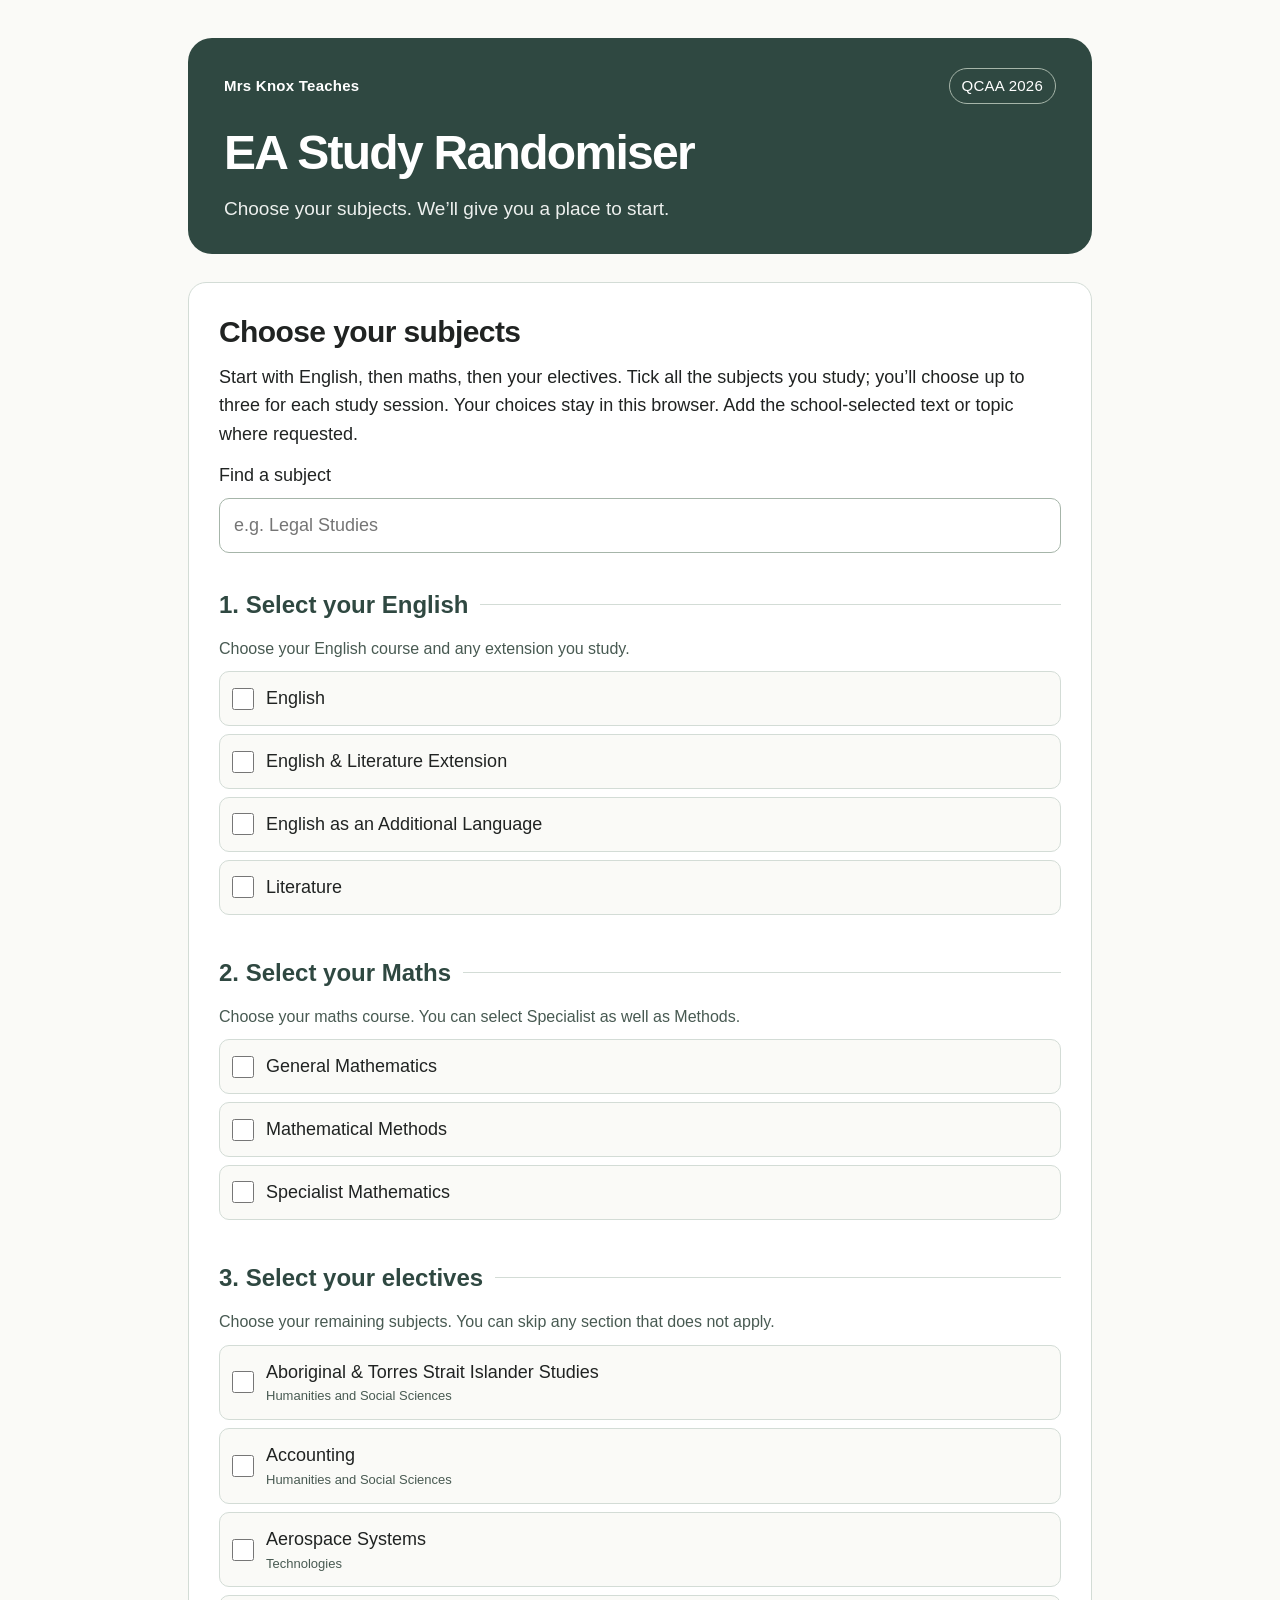
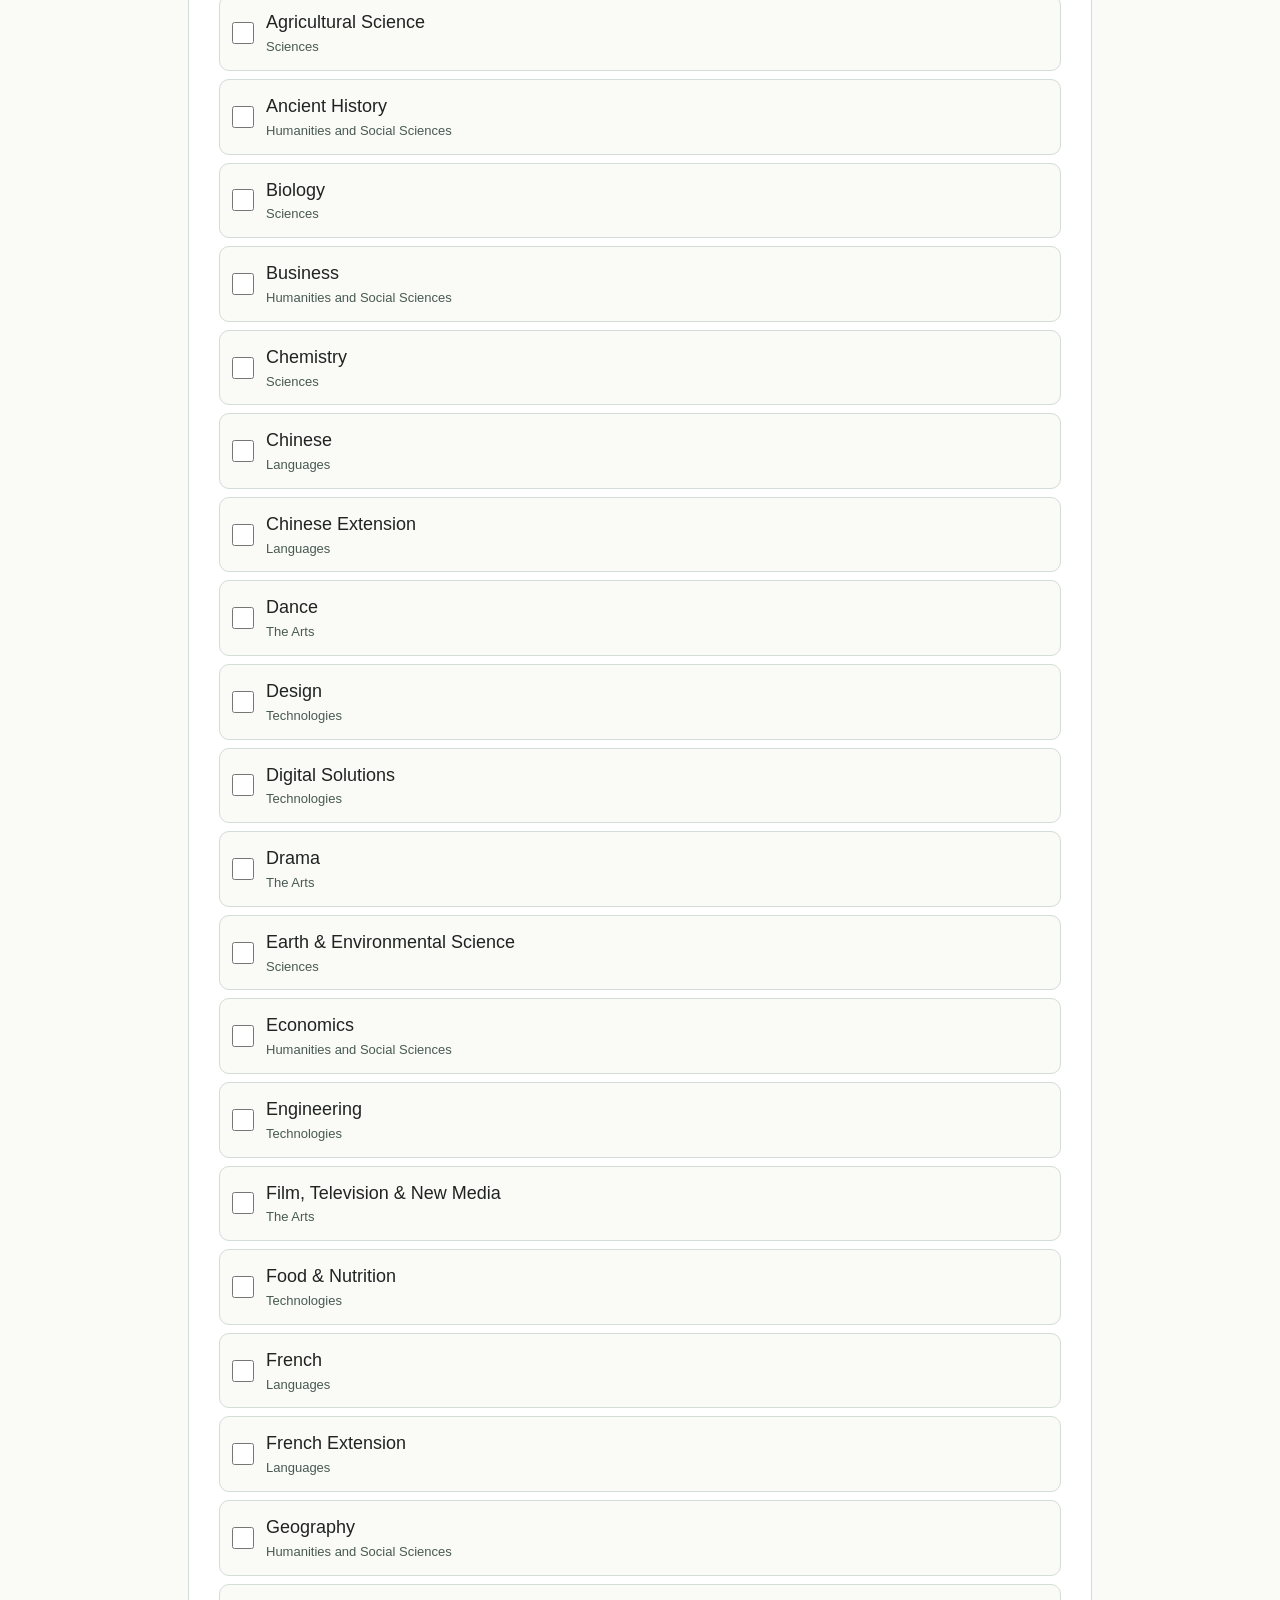
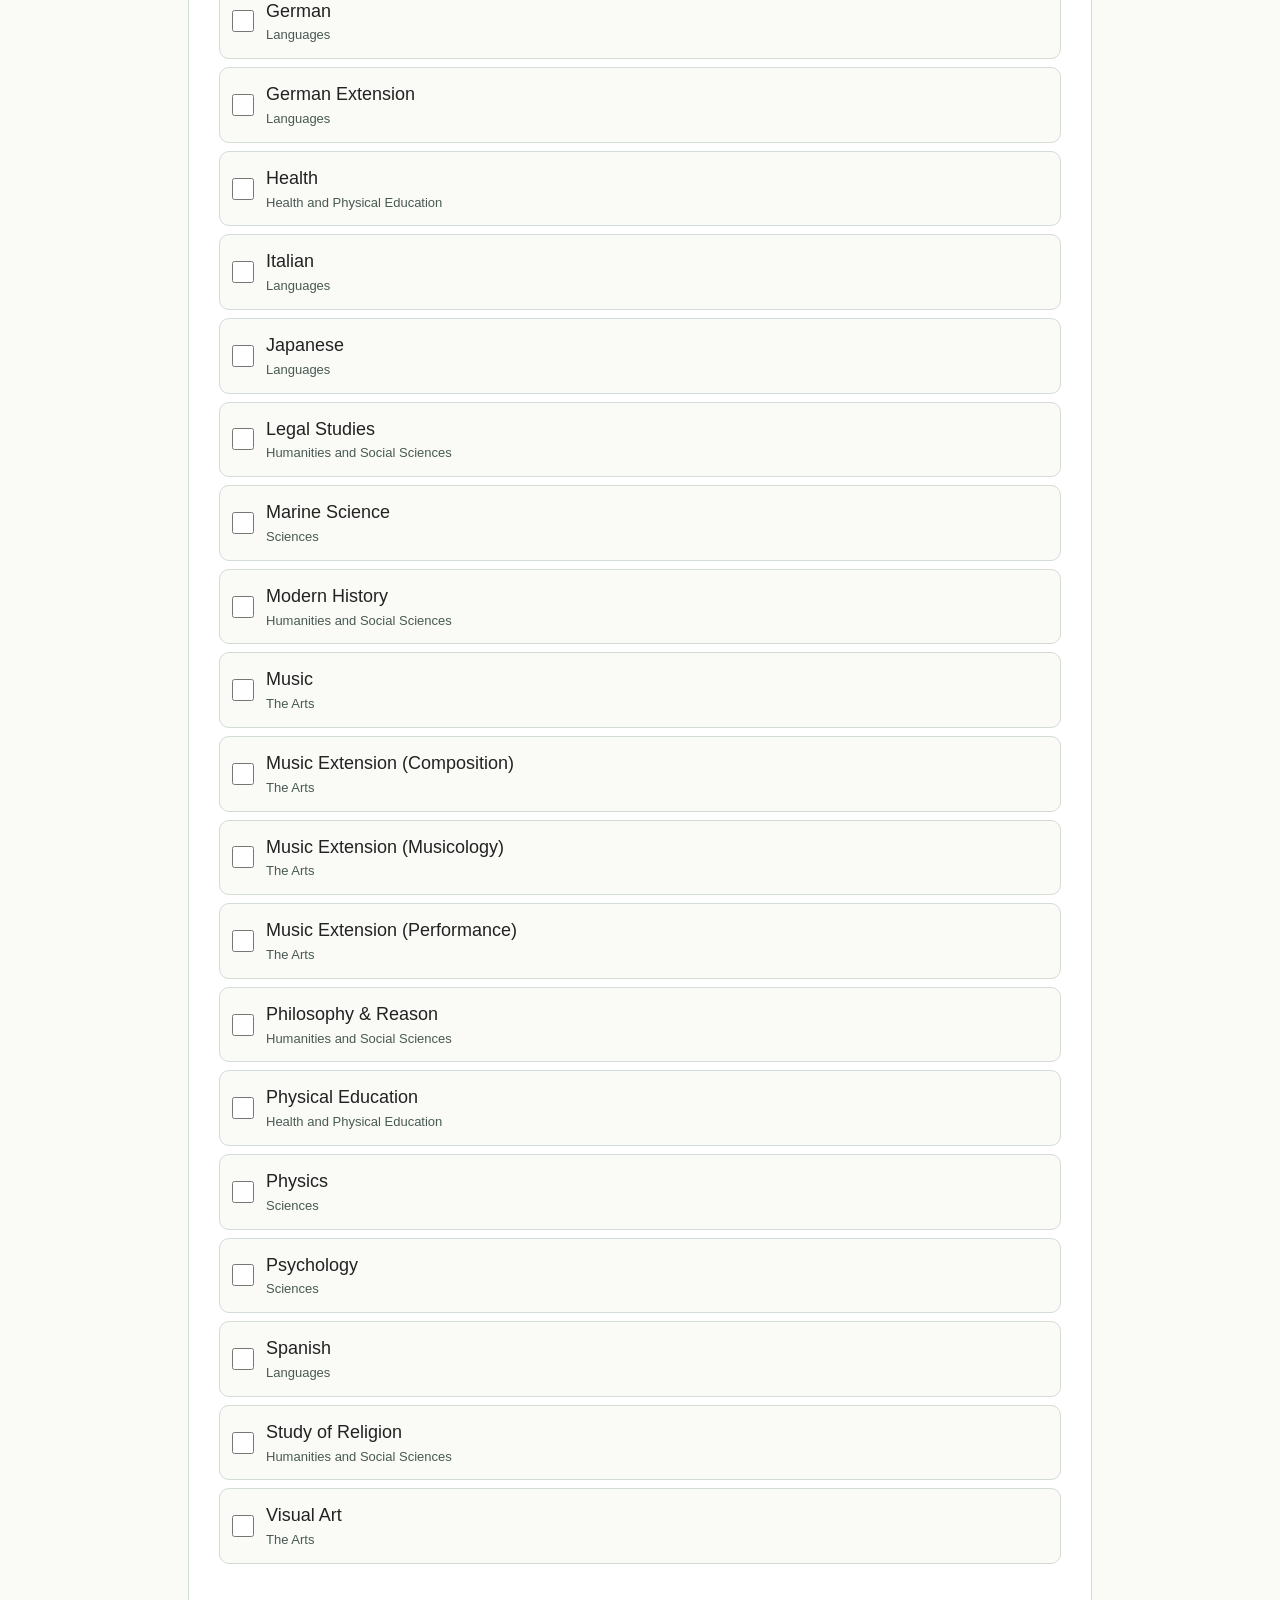
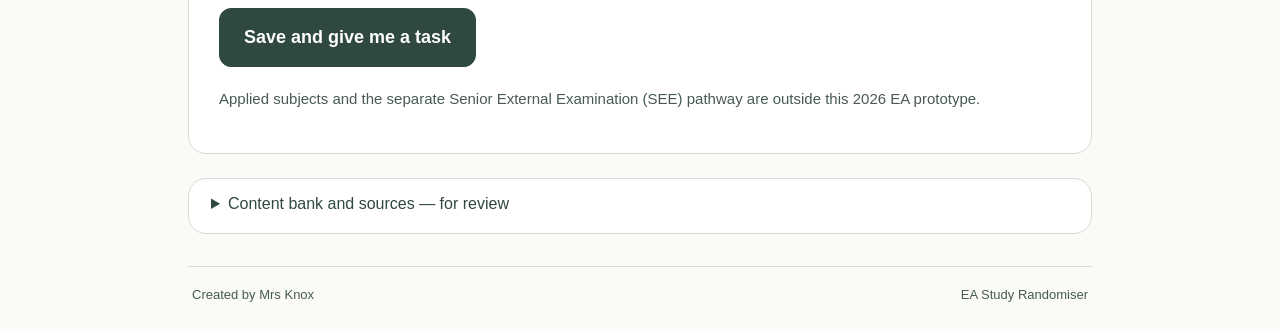
==== index.html @ 09980195 "Add files via upload" ====
<!doctype html>
<html lang="en-AU">
<head>
<meta charset="utf-8"><meta name="viewport" content="width=device-width,initial-scale=1">
<title>EA Study Randomiser · Mrs Knox Teaches</title>
<meta name="description" content="Choose your QCAA subjects once. Get a specific external exam study task with instructions and a checking step.">
<link rel="icon" type="image/svg+xml" href="data:image/svg+xml,%3Csvg xmlns='http://www.w3.org/2000/svg' viewBox='0 0 32 32'%3E%3Crect width='32' height='32' fill='%232F4841'/%3E%3Ctext x='5' y='23' fill='white' font-size='20' font-family='Arial'%3EEA%3C/text%3E%3C/svg%3E">
<link rel="stylesheet" href="style.css">
</head>
<body>
<main>
<header class="page-header"><div class="brand-line"><span>Mrs Knox Teaches</span><span class="cohort">QCAA 2026</span></div><h1>EA Study Randomiser</h1><p>Choose your subjects. We’ll give you a place to start.</p></header>
<p id="storage-note" class="notice" hidden>Your browser cannot save this setup. It will work for this visit; keep the page open.</p>
<section id="setup" aria-labelledby="setup-title" hidden>
<h2 id="setup-title">Choose your subjects</h2>
<p>Start with English, then maths, then your electives. Tick all the subjects you study; you’ll choose up to three for each study session. Your choices stay in this browser. Add the school-selected text or topic where requested.</p>
<label for="subject-search">Find a subject</label><input id="subject-search" type="search" placeholder="e.g. Legal Studies" autocomplete="off">
<form id="setup-form"><div id="subject-list"></div><p id="setup-error" role="alert"></p><div class="actions"><button class="primary" type="submit">Save and give me a task</button><button id="cancel-setup" type="button" hidden>Cancel</button></div></form>
<p class="small">Applied subjects and the separate Senior External Examination (SEE) pathway are outside this 2026 EA prototype.</p>
</section>
<section id="study" hidden>
<p id="selected-summary" class="small"></p>
<fieldset id="session-picker"><legend>What are you studying?</legend><p>Choose 1–3 subjects for this study session. Tasks and practice exams will use only these subjects.</p><div id="session-subjects"></div><p id="session-status" role="status"></p></fieldset>
<div id="ready"><p class="ready-note">Your next task is ready to pick.</p><button id="generate" class="primary">Give me a study task</button><p id="completion" role="status"></p></div>
<article id="task" hidden aria-labelledby="task-title">
<div class="task-heading"><p class="eyebrow">Your study task</p><p id="task-subject"></p><p id="task-meta"></p><h2 id="task-title"></h2><p id="task-method"></p></div>
<p class="materials"><strong>Have ready</strong><span id="task-materials"></span></p>
<section class="task-work" aria-labelledby="do-heading"><h3 id="do-heading"><span class="section-number" aria-hidden="true">01</span> Do this</h3><ol id="task-steps"></ol><p id="practice-text" hidden></p></section>
<section class="task-check-panel" aria-labelledby="check-heading"><h3 id="check-heading"><span class="section-number" aria-hidden="true">02</span> Check your work</h3><p id="task-check"></p><p id="task-finish"></p></section>
<details id="help"><summary>I'm stuck</summary><p id="task-help"></p><p>If the resource is unavailable, use the first relevant page in your notes: read for one minute, close it, and recall the key points. Mark any uncertainty to ask your teacher.</p></details>
<section class="task-resources" aria-labelledby="resources-title"><h3 id="resources-title">Helpful websites</h3><ul id="resource-links"></ul><p class="small">Look up the concept named in your task. Supplementary websites may use a different syllabus; use your class notes and QCAA materials to check exam requirements. Links open in a new tab and need internet access.</p></section>
<div class="actions"><button id="done" class="primary">Done — I've checked it</button><button id="timer-toggle">Start timer</button><output id="timer" aria-label="Time remaining"></output></div>
<details class="extras"><summary>Other options</summary><div class="actions"><button id="shorten">Make this 5 minutes</button><button id="skip">Give me another task</button><button id="print">Print this task</button></div><p><a id="task-source" target="_blank" rel="noopener">QCAA syllabus: exam coverage</a></p></details>
</article>
<details class="extras"><summary>Settings and practice exams</summary><div class="actions"><button id="edit-setup">Change my subjects</button><button id="practice-exam">Give me a practice exam session</button></div><p class="small">Normal tasks take about 20 minutes. A practice exam session uses the full working time for one paper.</p><div id="exam" hidden></div><details><summary>Clear my progress</summary><p>This clears task history and completed counts in this browser. Your subjects stay selected.</p><button id="reset-progress">Clear progress</button><p id="reset-status" role="status"></p></details></details>
</section>
<details id="review"><summary>Content bank and sources — for review</summary>
<p id="bank-count"></p><p>Original study challenges, matched to verified 2026 EA boundaries. Topic coverage is a revision scaffold, not every syllabus dot point. Most tasks use the student's own course materials for checking.</p>
<label for="review-subject">Inspect a subject</label><select id="review-subject"></select><div id="review-content"></div>
<p id="attribution" class="small"></p><p><a id="timetable" target="_blank" rel="noopener">Official 2026 EA text/topic options and timetable</a></p>
</details>
<footer><span>Created by Mrs Knox</span><span>EA Study Randomiser</span></footer>
</main>
<script src="bank.js"></script><script src="engine.js"></script><script src="app.js"></script>
</body></html>
---- style.css ----
:root{--green:#2f4841;--dark:#233631;--sage:#a6b5a9;--pale:#edf0ee;--paper:#fafaf7;--ink:#202322;--muted:#485a52;--line:#d3dcd6;--radius:18px}
*{box-sizing:border-box}
body{margin:0;color:var(--ink);background:var(--paper);background-image:radial-gradient(#d8dfd9 .7px,transparent .7px);background-size:20px 20px;font:18px/1.6 "Work Sans",Arial,sans-serif}
main{max-width:960px;margin:auto;padding:38px 28px 24px}
h1,h2,h3,p{overflow-wrap:break-word}h1{font-family:"Roboto Slab",Arial,sans-serif;font-size:clamp(32px,5vw,48px);letter-spacing:-1.7px;line-height:1.12;margin:22px 0 14px}h2{font-size:30px;line-height:1.25;letter-spacing:-.6px;margin:12px 0}h3{font-size:21px;line-height:1.35;margin:0 0 16px;display:flex;align-items:center;gap:10px}p{margin:12px 0}
.page-header{background:var(--green);color:white;border-radius:24px;padding:30px 36px;margin-bottom:28px;position:relative;overflow:hidden}
.page-header>p{max-width:610px;color:#edf0ee;font-size:19px;margin-bottom:0}.brand-line{display:flex;align-items:center;justify-content:space-between;gap:16px;font-size:15px;font-weight:bold;letter-spacing:.25px}.cohort{border:1px solid #a6b5a9;border-radius:100px;padding:5px 12px;white-space:nowrap;font-weight:normal}
.small,footer{font-size:15px;color:var(--muted)}.eyebrow{text-transform:uppercase;font-size:13px;letter-spacing:1.6px;font-weight:bold;color:var(--muted);margin:0 0 14px}
button,input,select{font:inherit}button{min-height:48px;padding:12px 18px;border:1px solid #a6b5a9;border-radius:12px;background:white;color:var(--green);font-size:16px;font-weight:bold;cursor:pointer;line-height:1.4;transition:background .15s,border-color .15s,box-shadow .15s}button:hover:not(:disabled){background:var(--pale);border-color:var(--green)}button.primary{background:var(--green);color:white;border-color:var(--green);padding:16px 24px;font-size:18px}button.primary:hover:not(:disabled){background:var(--dark);box-shadow:0 4px 12px #23363120}button:disabled{cursor:default;background:#edf0ee;color:#637069;border-color:#d3dcd6}button.primary:disabled{color:#637069;background:#e0e5e1}
button:focus-visible,a:focus-visible,summary:focus-visible,input:focus-visible,select:focus-visible{outline:3px solid var(--green);outline-offset:4px}.page-header a:focus-visible{outline-color:white}
input[type=search],input[type=text],select{width:100%;padding:12px 14px;border:1px solid #a6b5a9;border-radius:10px;background:white;color:var(--ink);margin:8px 0 18px;min-height:48px}input[type=checkbox]{accent-color:var(--green);width:22px;height:22px;margin:0 12px 0 0;flex-shrink:0;cursor:pointer}label{display:block}
#setup{background:white;border:1px solid var(--line);padding:30px;border-radius:var(--radius)}#setup h2{margin-top:0}#subject-list fieldset{border:0;border-top:1px solid var(--line);padding:16px 0;margin:18px 0}#subject-list legend{font-size:16px;font-weight:bold;color:var(--green);padding:0 12px 0 0}.subject-label{display:flex;align-items:center;padding:10px 0;min-height:48px;cursor:pointer}.subject-options{margin:0 0 10px 34px}.subject-options label{font-size:16px;color:var(--muted)}#setup-error{font-weight:bold;color:#8b3028}
#selected-summary{margin:0 4px 20px}#session-picker{min-width:0;border:1px solid var(--line);background:white;border-radius:var(--radius);padding:10px 24px 20px;margin:0 0 24px}#session-picker legend{font-weight:bold;font-size:22px;color:var(--green);padding:0 10px;letter-spacing:-.3px}#session-picker>p:first-of-type{font-size:16px;color:var(--muted);margin:4px 0 16px}#session-subjects{display:grid;grid-template-columns:repeat(auto-fit,minmax(min(100%,200px),1fr));gap:10px}.session-choice{padding:12px 14px;border:1px solid var(--line);border-radius:12px;font-size:16px;font-weight:bold;line-height:1.35;background:var(--paper);transition:background .15s,border-color .15s}.session-choice:has(input:checked){background:#e0e5e1;border-color:var(--green);color:var(--dark);box-shadow:inset 0 0 0 1px var(--green)}.session-choice:has(input:disabled){color:#637069;cursor:default;background:#f5f6f4}.session-choice:focus-within{outline:3px solid var(--green);outline-offset:3px}.session-choice input:focus-visible{outline:none}#session-status{font-size:14px;color:var(--muted);margin:16px 0 0}
#ready{text-align:center;background:white;border:1px dashed var(--sage);border-radius:var(--radius);padding:30px;margin-bottom:24px}.ready-note{margin:0 0 16px;color:var(--muted);font-size:17px}#generate{width:100%;min-height:62px;max-width:480px}#completion:empty{display:none}#completion{font-size:15px;color:var(--muted);margin:18px 0 0}
article{border:1px solid var(--line);border-top:5px solid var(--green);border-radius:var(--radius);background:white;padding:30px;margin:24px 0;box-shadow:0 8px 24px #23363108;animation:arrive .18s ease-out}.task-heading{border-bottom:1px solid var(--line);padding-bottom:22px;margin-bottom:22px}#task-meta{display:inline-block;background:var(--pale);color:var(--green);border-radius:100px;padding:5px 12px;font-size:14px;font-weight:bold;margin:0 0 12px}#task-title{font-size:clamp(26px,4vw,36px);line-height:1.18;margin:0 0 14px;color:var(--dark);letter-spacing:-.8px}#task-method{font-size:19px;color:var(--muted);margin:0}.materials{font-size:16px;color:var(--muted);padding:0 0 18px;margin:0}.materials strong{display:block;color:var(--ink);font-size:14px;margin-bottom:4px}.materials span{display:block}
.task-work{padding:6px 0 20px}.section-number{font-size:13px;font-weight:bold;border:1px solid var(--sage);border-radius:8px;display:inline-flex;align-items:center;justify-content:center;width:32px;height:32px;flex-shrink:0;color:var(--green)}ol{padding-left:26px;margin:0}li{margin:0 0 16px;padding-left:5px}li::marker{font-weight:bold;color:var(--green)}li:last-child{margin-bottom:0}.task-check-panel{border-radius:12px;background:var(--pale);padding:22px;margin:0 0 20px}.task-check-panel p{margin:12px 0}.task-check-panel p:last-child{margin-bottom:0}#task-finish{font-size:16px;color:var(--muted)}#practice-text{background:var(--paper);border-left:3px solid var(--green);padding:18px;font-size:17px;margin-top:20px}
.actions{display:flex;flex-wrap:wrap;gap:12px;align-items:center;margin:20px 0}#task>.actions{padding-top:4px}#done{flex:1 1 240px}#timer{font-variant-numeric:tabular-nums;color:var(--green);font-size:18px;font-weight:bold}#timer:empty{display:none}
details{margin:18px 0}summary{cursor:pointer;min-height:48px;padding:12px 0;font-size:16px;font-weight:bold;color:var(--green)}#help{border:1px solid var(--line);border-radius:12px;padding:0 16px}#help p{font-size:16px}#help p:last-child{margin-bottom:20px}.extras{border-top:1px solid var(--line);padding-top:4px}.extras .actions{margin:12px 0}#study>.extras{background:white;border:1px solid var(--line);border-radius:var(--radius);padding:0 22px 4px}#study>.extras>p{font-size:15px}a{color:var(--green);text-decoration:underline;text-underline-offset:3px;overflow-wrap:anywhere}a:hover{color:var(--dark)}
#review{background:white;border:1px solid var(--line);border-radius:var(--radius);padding:0 22px 4px;margin-top:24px}#review[open]{padding-bottom:22px}#review>summary{font-weight:normal}#bank-count{font-size:15px;font-weight:bold;background:var(--pale);border-radius:8px;padding:12px}#review>p,#review-content>p{font-size:16px}.review-topic{padding:18px 0;border-bottom:1px solid var(--line)}.review-topic p{margin:8px 0}.sample-button{font-size:15px;margin-top:8px}#exam{padding:16px 0;border-top:1px solid var(--line)}.notice{border:1px solid var(--sage);background:white;padding:16px;border-radius:12px;font-size:16px}
footer{display:flex;justify-content:space-between;gap:20px;margin-top:32px;padding:18px 4px 0;border-top:1px solid var(--line);font-size:13px}[hidden]{display:none!important}
@keyframes arrive{from{opacity:.5;transform:translateY(4px)}to{opacity:1;transform:translateY(0)}}
@media(prefers-reduced-motion:reduce){*{animation:none!important;transition:none!important}}
@media(max-width:600px){main{padding:16px 14px}.page-header{padding:24px 22px;border-radius:18px;margin-bottom:24px}h1{letter-spacing:-1px}.page-header>p{font-size:17px}.brand-line{font-size:13px;gap:8px}.cohort{padding:4px 9px}#setup,article{padding:22px}#session-picker{padding:10px 16px 18px}#session-picker legend{font-size:20px}#ready{padding:24px 18px}.task-check-panel{padding:18px}#review,#study>.extras{padding-left:18px;padding-right:18px}.actions button.primary{width:100%}#timer-toggle{flex:1}.subject-options{margin-left:0}footer{font-size:12px;gap:10px}}
@media print{body{background:white;color:black;font:12pt/1.45 Arial,sans-serif}header,#setup,#ready,#selected-summary,#session-picker,#review,.extras,.actions,details,#completion,#storage-note,.eyebrow{display:none!important}main{max-width:none;padding:0}article{border:0;padding:0;margin:0;box-shadow:none;animation:none}.task-heading{border:0;padding:0;margin-bottom:18px}#task-meta{padding:0;background:none;border-radius:0;color:black}#task-title{font-size:20pt;color:black}#task-method{font-size:13pt;color:black}.task-check-panel{background:none;border:1px solid #aaa;border-radius:0;padding:14px}.task-work{padding-bottom:18px}.section-number{display:none}footer{font-size:9pt;color:black}h3{font-size:14pt}li,.task-check-panel{break-inside:avoid}a{color:black}.materials{color:black;font-size:11pt}#task-finish{color:black;font-size:11pt}}

/* Clear subject selection and task identity */
#subject-list legend{font-size:24px;line-height:1.3;padding-right:12px}
.selection-hint{font-size:16px;color:var(--muted);margin:0 0 10px}
#subject-list .subject-label{border:1px solid var(--line);border-radius:10px;padding:12px;margin:8px 0;background:var(--paper)}
#subject-list .subject-label:has(input:checked){background:var(--pale);border-color:var(--green);font-weight:bold}
.subject-area{display:block;font-size:13px;font-weight:normal;color:var(--muted)}
#session-subjects{display:block}.session-group{display:grid;grid-template-columns:repeat(auto-fit,minmax(min(100%,200px),1fr));gap:10px;margin-top:16px}.session-group h3{grid-column:1/-1;font-size:18px;margin:0}
#task-subject{font-size:clamp(25px,4vw,34px);font-weight:bold;line-height:1.25;color:var(--green);margin:0 0 12px;border-left:5px solid var(--sage);padding-left:14px}
#task-meta{border-radius:6px;font-size:16px}
.task-resources{border-top:1px solid var(--line);padding-top:22px;margin-top:22px}
#resource-links{list-style:none;padding:0;margin:0}#resource-links li{margin:14px 0;padding:0}#resource-links a{font-weight:bold}#resource-links span{display:block;font-size:16px;color:var(--muted)}
@media print{.task-resources{display:none}#task-subject{font-size:18pt;color:black;border:0;padding:0}}
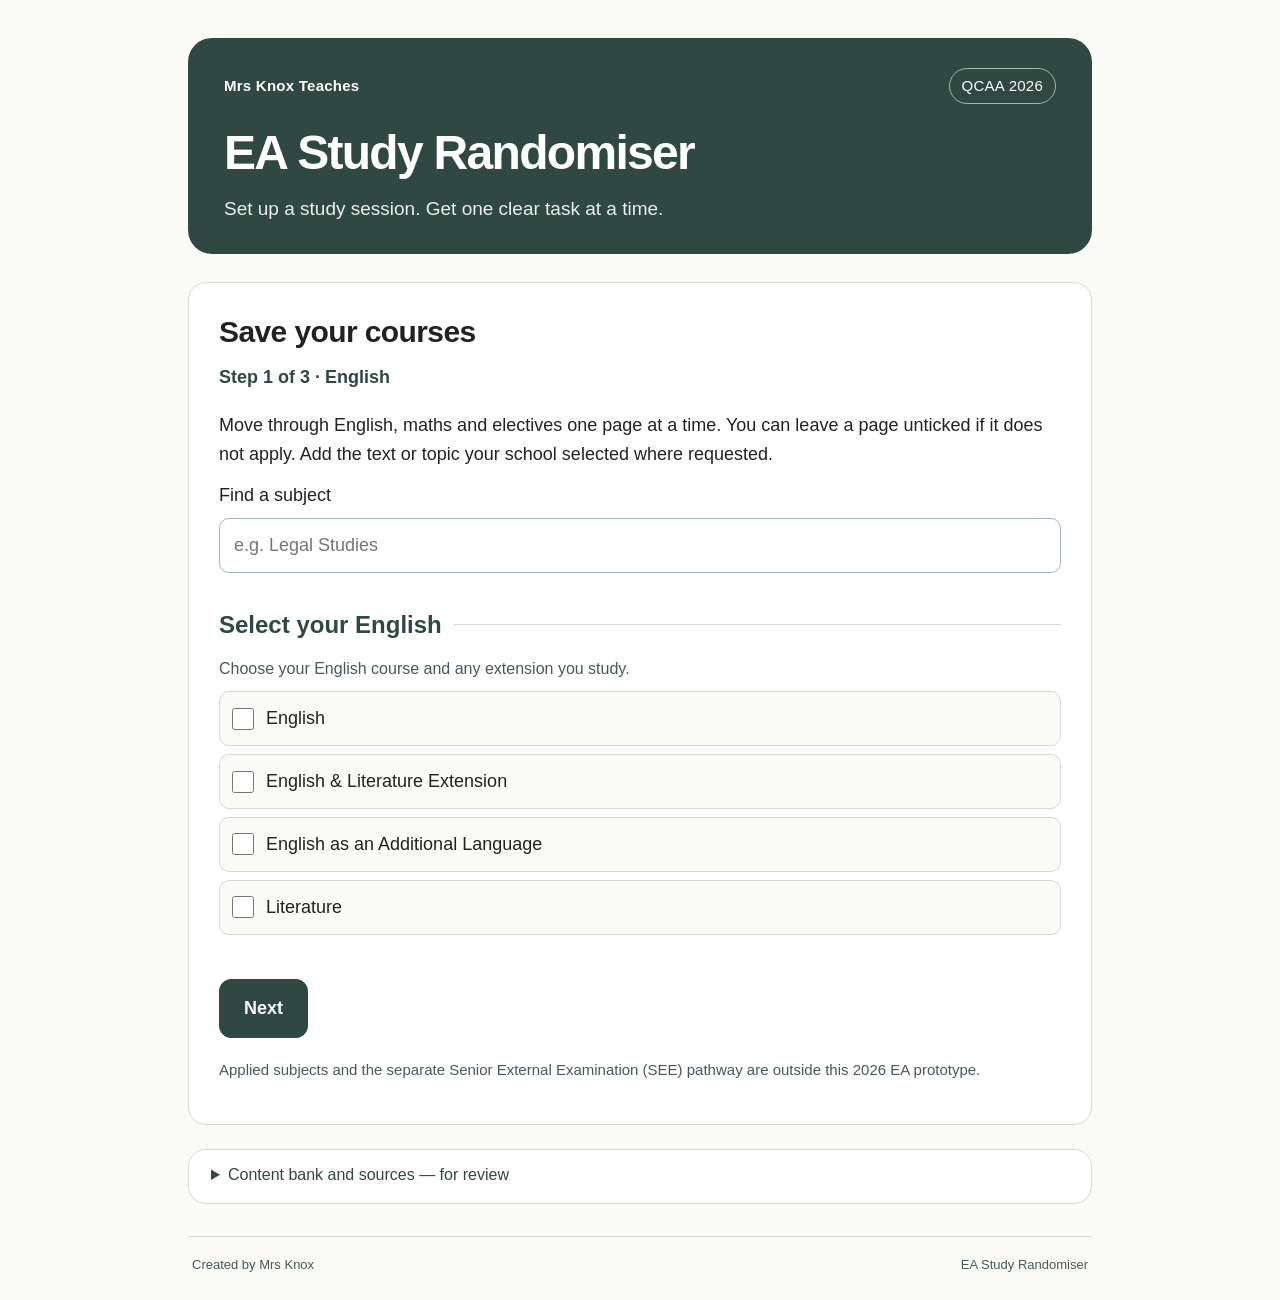
==== commit 4e305296: "Add paged subject setup and timed study sessions with difficulty modes" ====
--- a/index.html
+++ b/index.html
@@ -5,34 +5,39 @@
 <title>EA Study Randomiser · Mrs Knox Teaches</title>
 <meta name="description" content="Choose your QCAA subjects once. Get a specific external exam study task with instructions and a checking step.">
 <link rel="icon" type="image/svg+xml" href="data:image/svg+xml,%3Csvg xmlns='http://www.w3.org/2000/svg' viewBox='0 0 32 32'%3E%3Crect width='32' height='32' fill='%232F4841'/%3E%3Ctext x='5' y='23' fill='white' font-size='20' font-family='Arial'%3EEA%3C/text%3E%3C/svg%3E">
-<link rel="stylesheet" href="style.css">
+<link rel="stylesheet" href="style.css?v=20261008-sessions">
 </head>
 <body>
 <main>
-<header class="page-header"><div class="brand-line"><span>Mrs Knox Teaches</span><span class="cohort">QCAA 2026</span></div><h1>EA Study Randomiser</h1><p>Choose your subjects. We’ll give you a place to start.</p></header>
+<header class="page-header"><div class="brand-line"><span>Mrs Knox Teaches</span><span class="cohort">QCAA 2026</span></div><h1>EA Study Randomiser</h1><p>Set up a study session. Get one clear task at a time.</p></header>
 <p id="storage-note" class="notice" hidden>Your browser cannot save this setup. It will work for this visit; keep the page open.</p>
 <section id="setup" aria-labelledby="setup-title" hidden>
-<h2 id="setup-title">Choose your subjects</h2>
-<p>Start with English, then maths, then your electives. Tick all the subjects you study; you’ll choose up to three for each study session. Your choices stay in this browser. Add the school-selected text or topic where requested.</p>
+<h2 id="setup-title">Save your courses</h2><p id="setup-progress" role="status" tabindex="-1"></p>
+<p>Move through English, maths and electives one page at a time. You can leave a page unticked if it does not apply. Add the text or topic your school selected where requested.</p>
 <label for="subject-search">Find a subject</label><input id="subject-search" type="search" placeholder="e.g. Legal Studies" autocomplete="off">
-<form id="setup-form"><div id="subject-list"></div><p id="setup-error" role="alert"></p><div class="actions"><button class="primary" type="submit">Save and give me a task</button><button id="cancel-setup" type="button" hidden>Cancel</button></div></form>
+<form id="setup-form"><div id="subject-list"></div><p id="setup-error" role="alert"></p><div class="actions"><button id="setup-back" type="button">Back</button><button id="setup-next" class="primary" type="button">Next</button><button id="setup-save" class="primary" type="submit" hidden>Save courses and set up a session</button><button id="cancel-setup" type="button" hidden>Cancel</button></div></form>
 <p class="small">Applied subjects and the separate Senior External Examination (SEE) pathway are outside this 2026 EA prototype.</p>
 </section>
 <section id="study" hidden>
 <p id="selected-summary" class="small"></p>
-<fieldset id="session-picker"><legend>What are you studying?</legend><p>Choose 1–3 subjects for this study session. Tasks and practice exams will use only these subjects.</p><div id="session-subjects"></div><p id="session-status" role="status"></p></fieldset>
-<div id="ready"><p class="ready-note">Your next task is ready to pick.</p><button id="generate" class="primary">Give me a study task</button><p id="completion" role="status"></p></div>
+<section id="session-config" aria-labelledby="session-config-title"><h2 id="session-config-title" tabindex="-1">Set up your study session</h2>
+<div class="session-controls"><div><label for="session-duration">How many minutes?</label><input id="session-duration" type="number" min="5" max="180" step="1" value="30" list="duration-options"><datalist id="duration-options"><option value="15"><option value="30"><option value="45"><option value="60"><option value="90"></datalist><p class="small">5–180 minutes, including checking. Allow at least five minutes per subject.</p></div>
+<div><label for="session-mode">Choose your mode</label><select id="session-mode"><option value="easy">Easy — more guidance, smaller response</option><option value="medium" selected>Medium — standard revision task</option><option value="hard">Hard — independent work and justification</option></select></div></div>
+<fieldset id="session-picker"><legend>What are you studying?</legend><p>Choose 1–3 subjects for this study session. Tasks and practice exams will use only these subjects.</p><div id="session-subjects"></div><p id="session-status" role="status"></p></fieldset><p id="session-error" role="alert"></p><button id="generate" class="primary">Start my study session</button></section>
+<section id="session-run" aria-labelledby="session-run-title" hidden><h2 id="session-run-title">Your study session</h2><p id="session-summary"></p><p id="session-progress" role="status"></p><details><summary>See the task blocks</summary><ol id="session-plan"></ol></details><button id="change-session">Change session</button></section><p id="completion" role="status"></p>
+<details id="subject-websites" class="extras"><summary>Study websites for your subjects</summary><label for="website-subject">Choose a subject</label><select id="website-subject"></select><ul id="website-links" class="resource-list"></ul><p class="small">Use the relevant lesson, article or activity alongside your class materials. These sites support selected concepts and skills; they do not replace your QCAA syllabus. Links open in a new tab.</p></details>
+<div id="ready" hidden><p id="ready-message" tabindex="-1" role="status"></p><button id="new-session" class="primary">Set up another session</button></div>
 <article id="task" hidden aria-labelledby="task-title">
-<div class="task-heading"><p class="eyebrow">Your study task</p><p id="task-subject"></p><p id="task-meta"></p><h2 id="task-title"></h2><p id="task-method"></p></div>
+<div class="task-heading"><p class="eyebrow">Your study task</p><p id="task-subject"></p><p id="task-meta"></p><h2 id="task-title" tabindex="-1"></h2><p id="task-method"></p></div>
 <p class="materials"><strong>Have ready</strong><span id="task-materials"></span></p>
-<section class="task-work" aria-labelledby="do-heading"><h3 id="do-heading"><span class="section-number" aria-hidden="true">01</span> Do this</h3><ol id="task-steps"></ol><p id="practice-text" hidden></p></section>
-<section class="task-check-panel" aria-labelledby="check-heading"><h3 id="check-heading"><span class="section-number" aria-hidden="true">02</span> Check your work</h3><p id="task-check"></p><p id="task-finish"></p></section>
-<details id="help"><summary>I'm stuck</summary><p id="task-help"></p><p>If the resource is unavailable, use the first relevant page in your notes: read for one minute, close it, and recall the key points. Mark any uncertainty to ask your teacher.</p></details>
-<section class="task-resources" aria-labelledby="resources-title"><h3 id="resources-title">Helpful websites</h3><ul id="resource-links"></ul><p class="small">Look up the concept named in your task. Supplementary websites may use a different syllabus; use your class notes and QCAA materials to check exam requirements. Links open in a new tab and need internet access.</p></section>
+<section class="task-work" aria-labelledby="do-heading"><h3 id="do-heading"><span class="section-number" aria-hidden="true">01</span> Do this</h3><p id="task-pacing" class="small"></p><ul id="task-steps" class="instruction-list"></ul><p id="practice-text" hidden></p></section>
+<section class="task-check-panel" aria-labelledby="check-heading"><h3 id="check-heading"><span class="section-number" aria-hidden="true">02</span> Check your work</h3><ul id="task-check" class="instruction-list"></ul><p id="task-finish"></p></section>
+<details id="help"><summary>I'm stuck</summary><ul id="task-help" class="instruction-list"></ul><p>If the resource is unavailable, use the first relevant page in your notes: read for one minute, close it, and recall the key points. Mark any uncertainty to ask your teacher.</p></details>
+<section class="task-resources" aria-labelledby="resources-title"><h3 id="resources-title">Helpful websites</h3><ul id="resource-links" class="resource-list"></ul><p class="small">Look up the concept named in your task. Supplementary websites may use a different syllabus; use your class notes and QCAA materials to check exam requirements. Links open in a new tab and need internet access.</p></section>
 <div class="actions"><button id="done" class="primary">Done — I've checked it</button><button id="timer-toggle">Start timer</button><output id="timer" aria-label="Time remaining"></output></div>
-<details class="extras"><summary>Other options</summary><div class="actions"><button id="shorten">Make this 5 minutes</button><button id="skip">Give me another task</button><button id="print">Print this task</button></div><p><a id="task-source" target="_blank" rel="noopener">QCAA syllabus: exam coverage</a></p></details>
+<details class="extras"><summary>Other options</summary><div class="actions"><button id="shorten">Make this task easier</button><button id="skip">Swap this task</button><button id="print">Print this task</button></div><p><a id="task-source" target="_blank" rel="noopener">QCAA syllabus: exam coverage</a></p></details>
 </article>
-<details class="extras"><summary>Settings and practice exams</summary><div class="actions"><button id="edit-setup">Change my subjects</button><button id="practice-exam">Give me a practice exam session</button></div><p class="small">Normal tasks take about 20 minutes. A practice exam session uses the full working time for one paper.</p><div id="exam" hidden></div><details><summary>Clear my progress</summary><p>This clears task history and completed counts in this browser. Your subjects stay selected.</p><button id="reset-progress">Clear progress</button><p id="reset-status" role="status"></p></details></details>
+<details class="extras"><summary>Settings and practice exams</summary><div class="actions"><button id="edit-setup">Change my subjects</button><button id="practice-exam">Give me a practice exam session</button></div><p class="small">Your session divides the time you choose into task blocks. Practice exams use the full working time for one paper and are separate from these blocks.</p><div id="exam" hidden></div><details><summary>Clear my progress</summary><p>This clears task history and completed counts in this browser. Your subjects stay selected.</p><button id="reset-progress">Clear progress</button><p id="reset-status" role="status"></p></details></details>
 </section>
 <details id="review"><summary>Content bank and sources — for review</summary>
 <p id="bank-count"></p><p>Original study challenges, matched to verified 2026 EA boundaries. Topic coverage is a revision scaffold, not every syllabus dot point. Most tasks use the student's own course materials for checking.</p>
@@ -41,5 +46,5 @@
 </details>
 <footer><span>Created by Mrs Knox</span><span>EA Study Randomiser</span></footer>
 </main>
-<script src="bank.js"></script><script src="engine.js"></script><script src="app.js"></script>
+<script src="bank.js?v=20261008-sessions"></script><script src="engine.js?v=20261008-sessions"></script><script src="app.js?v=20261008-sessions"></script>
 </body></html>
--- a/style.css
+++ b/style.css
@@ -35,3 +35,14 @@
 .task-resources{border-top:1px solid var(--line);padding-top:22px;margin-top:22px}
 #resource-links{list-style:none;padding:0;margin:0}#resource-links li{margin:14px 0;padding:0}#resource-links a{font-weight:bold}#resource-links span{display:block;font-size:16px;color:var(--muted)}
 @media print{.task-resources{display:none}#task-subject{font-size:18pt;color:black;border:0;padding:0}}
+
+.resource-list{list-style:none;padding:0;margin:0}.resource-list li{margin:18px 0;padding:0}.resource-list a{font-weight:bold}.resource-list span{display:block;font-size:16px;color:var(--muted)}.resource-list .resource-access{font-size:14px;margin-top:4px;color:var(--muted)}
+
+#setup-progress{font-weight:bold;color:var(--green);margin-bottom:20px}
+#session-config,#session-run{background:white;border:1px solid var(--line);border-radius:var(--radius);padding:26px;margin-bottom:24px}
+.session-controls{display:grid;grid-template-columns:1fr 1.4fr;gap:24px;margin:20px 0}.session-controls label{font-weight:bold}
+input[type=number]{width:100%;font:inherit;min-height:48px;background:white;color:var(--ink);border:1px solid var(--sage);border-radius:10px;padding:12px 14px;margin-top:8px}
+#session-picker{margin-top:20px}#session-error{font-weight:bold;color:#8b3028}#session-summary{font-size:18px;font-weight:bold;color:var(--green)}#session-progress{font-size:16px;color:var(--muted)}
+.instruction-list{padding-left:24px;margin:16px 0}.instruction-list li{padding-left:4px;margin-bottom:12px}.instruction-list li::marker{color:var(--green)}
+@media(max-width:600px){.session-controls{grid-template-columns:1fr;gap:10px}#session-config,#session-run{padding:20px}#session-config h2{font-size:26px}}
+@media print{#session-config,#session-run,#subject-websites{display:none!important}.instruction-list li::marker{color:black}}
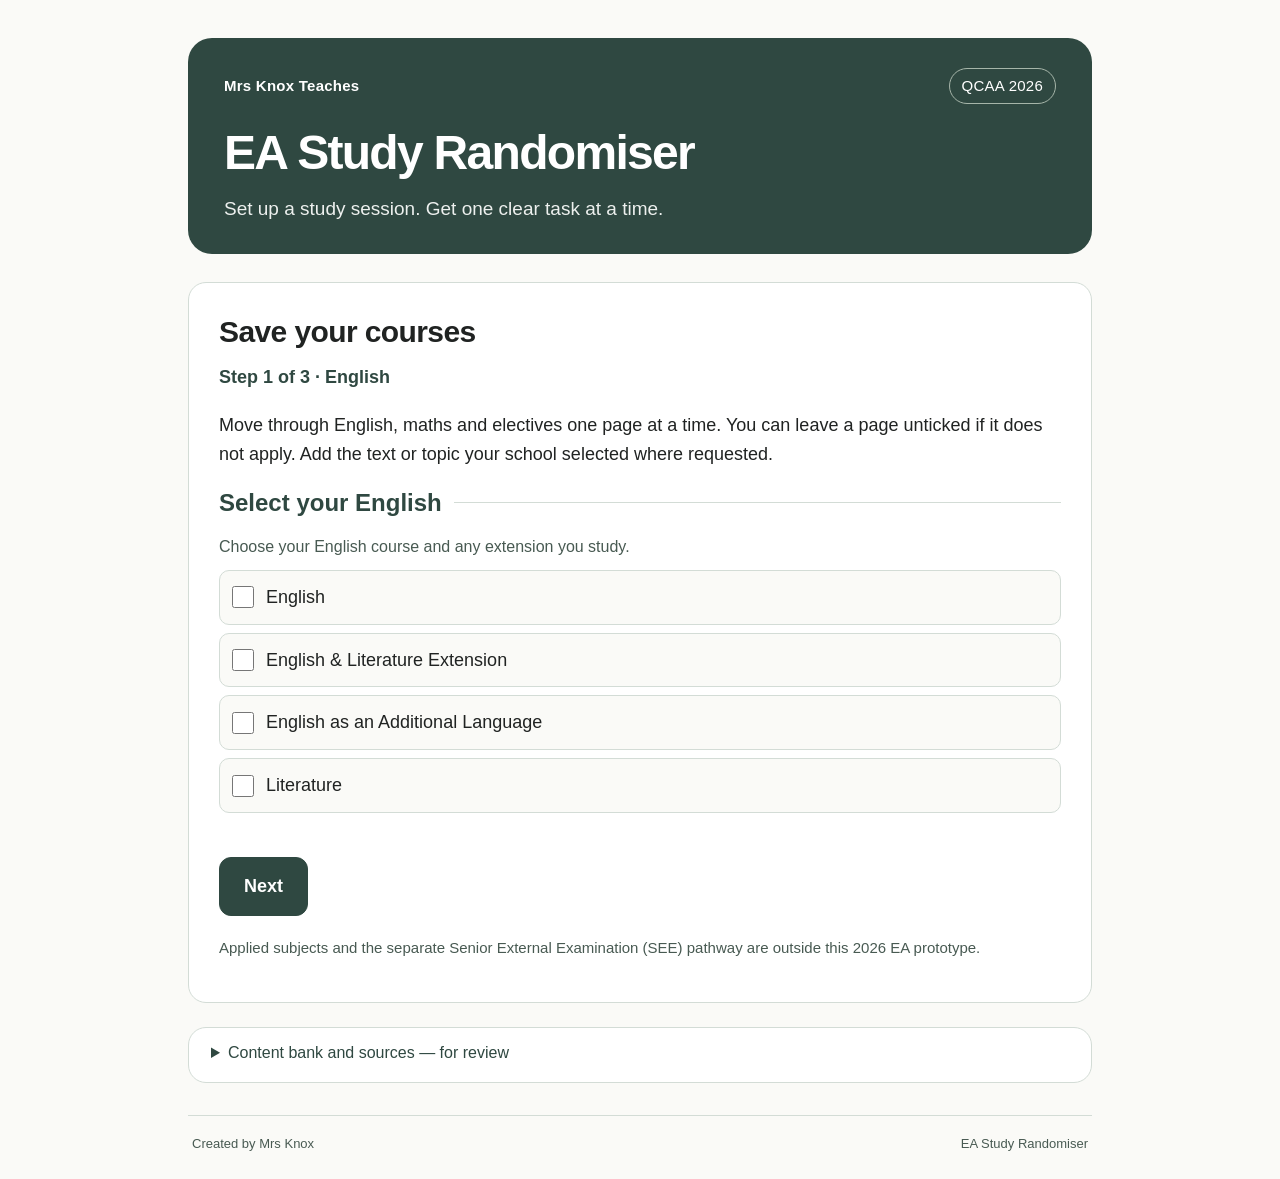
==== commit 71b914ef: "Show subject search only on the electives page" ====
--- a/index.html
+++ b/index.html
@@ -5,7 +5,7 @@
 <title>EA Study Randomiser · Mrs Knox Teaches</title>
 <meta name="description" content="Choose your QCAA subjects once. Get a specific external exam study task with instructions and a checking step.">
 <link rel="icon" type="image/svg+xml" href="data:image/svg+xml,%3Csvg xmlns='http://www.w3.org/2000/svg' viewBox='0 0 32 32'%3E%3Crect width='32' height='32' fill='%232F4841'/%3E%3Ctext x='5' y='23' fill='white' font-size='20' font-family='Arial'%3EEA%3C/text%3E%3C/svg%3E">
-<link rel="stylesheet" href="style.css?v=20261008-sessions">
+<link rel="stylesheet" href="style.css?v=20261008-electives-search">
 </head>
 <body>
 <main>
@@ -14,7 +14,7 @@
 <section id="setup" aria-labelledby="setup-title" hidden>
 <h2 id="setup-title">Save your courses</h2><p id="setup-progress" role="status" tabindex="-1"></p>
 <p>Move through English, maths and electives one page at a time. You can leave a page unticked if it does not apply. Add the text or topic your school selected where requested.</p>
-<label for="subject-search">Find a subject</label><input id="subject-search" type="search" placeholder="e.g. Legal Studies" autocomplete="off">
+<div id="subject-search-controls" hidden><label for="subject-search">Find a subject</label><input id="subject-search" type="search" placeholder="e.g. Legal Studies" autocomplete="off"></div>
 <form id="setup-form"><div id="subject-list"></div><p id="setup-error" role="alert"></p><div class="actions"><button id="setup-back" type="button">Back</button><button id="setup-next" class="primary" type="button">Next</button><button id="setup-save" class="primary" type="submit" hidden>Save courses and set up a session</button><button id="cancel-setup" type="button" hidden>Cancel</button></div></form>
 <p class="small">Applied subjects and the separate Senior External Examination (SEE) pathway are outside this 2026 EA prototype.</p>
 </section>
@@ -46,5 +46,5 @@
 </details>
 <footer><span>Created by Mrs Knox</span><span>EA Study Randomiser</span></footer>
 </main>
-<script src="bank.js?v=20261008-sessions"></script><script src="engine.js?v=20261008-sessions"></script><script src="app.js?v=20261008-sessions"></script>
+<script src="bank.js?v=20261008-electives-search"></script><script src="engine.js?v=20261008-electives-search"></script><script src="app.js?v=20261008-electives-search"></script>
 </body></html>
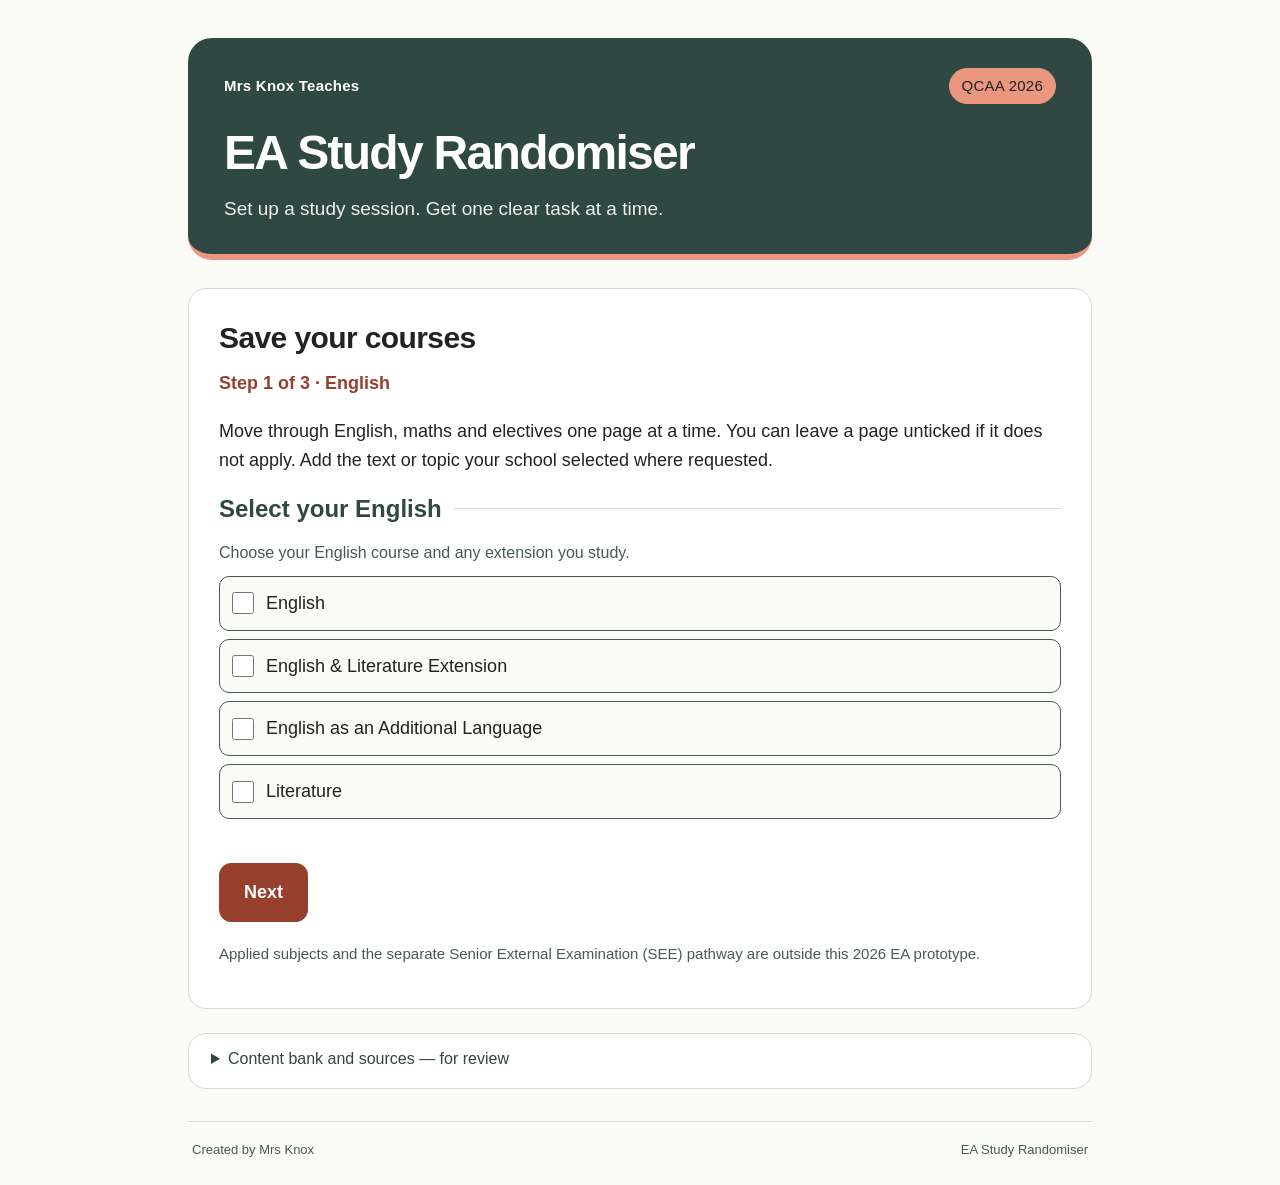
==== commit ed51c646: "Apply updated brand palette with coral task accents and blue checking cues" ====
--- a/index.html
+++ b/index.html
@@ -5,7 +5,7 @@
 <title>EA Study Randomiser · Mrs Knox Teaches</title>
 <meta name="description" content="Choose your QCAA subjects once. Get a specific external exam study task with instructions and a checking step.">
 <link rel="icon" type="image/svg+xml" href="data:image/svg+xml,%3Csvg xmlns='http://www.w3.org/2000/svg' viewBox='0 0 32 32'%3E%3Crect width='32' height='32' fill='%232F4841'/%3E%3Ctext x='5' y='23' fill='white' font-size='20' font-family='Arial'%3EEA%3C/text%3E%3C/svg%3E">
-<link rel="stylesheet" href="style.css?v=20261008-electives-search">
+<link rel="stylesheet" href="style.css?v=20261013-brand-accents">
 </head>
 <body>
 <main>
@@ -28,12 +28,12 @@
 <details id="subject-websites" class="extras"><summary>Study websites for your subjects</summary><label for="website-subject">Choose a subject</label><select id="website-subject"></select><ul id="website-links" class="resource-list"></ul><p class="small">Use the relevant lesson, article or activity alongside your class materials. These sites support selected concepts and skills; they do not replace your QCAA syllabus. Links open in a new tab.</p></details>
 <div id="ready" hidden><p id="ready-message" tabindex="-1" role="status"></p><button id="new-session" class="primary">Set up another session</button></div>
 <article id="task" hidden aria-labelledby="task-title">
-<div class="task-heading"><p class="eyebrow">Your study task</p><p id="task-subject"></p><p id="task-meta"></p><h2 id="task-title" tabindex="-1"></h2><p id="task-method"></p></div>
+<div class="task-heading"><p class="eyebrow">Your study task</p><p id="task-subject"></p><p id="task-meta"></p><h2 id="task-title" tabindex="-1"></h2><p id="task-method"></p><p id="task-intro" class="task-intro"></p></div>
 <p class="materials"><strong>Have ready</strong><span id="task-materials"></span></p>
 <section class="task-work" aria-labelledby="do-heading"><h3 id="do-heading"><span class="section-number" aria-hidden="true">01</span> Do this</h3><p id="task-pacing" class="small"></p><ul id="task-steps" class="instruction-list"></ul><p id="practice-text" hidden></p></section>
 <section class="task-check-panel" aria-labelledby="check-heading"><h3 id="check-heading"><span class="section-number" aria-hidden="true">02</span> Check your work</h3><ul id="task-check" class="instruction-list"></ul><p id="task-finish"></p></section>
 <details id="help"><summary>I'm stuck</summary><ul id="task-help" class="instruction-list"></ul><p>If the resource is unavailable, use the first relevant page in your notes: read for one minute, close it, and recall the key points. Mark any uncertainty to ask your teacher.</p></details>
-<section class="task-resources" aria-labelledby="resources-title"><h3 id="resources-title">Helpful websites</h3><ul id="resource-links" class="resource-list"></ul><p class="small">Look up the concept named in your task. Supplementary websites may use a different syllabus; use your class notes and QCAA materials to check exam requirements. Links open in a new tab and need internet access.</p></section>
+<section class="task-resources" aria-labelledby="resources-title"><h3 id="resources-title">Helpful websites</h3><ul id="resource-links" class="resource-list"></ul><p id="resource-guidance" class="small"> Supplementary websites may use a different syllabus; use your class notes and QCAA materials to check exam requirements. Links open in a new tab and need internet access.</p></section>
 <div class="actions"><button id="done" class="primary">Done — I've checked it</button><button id="timer-toggle">Start timer</button><output id="timer" aria-label="Time remaining"></output></div>
 <details class="extras"><summary>Other options</summary><div class="actions"><button id="shorten">Make this task easier</button><button id="skip">Swap this task</button><button id="print">Print this task</button></div><p><a id="task-source" target="_blank" rel="noopener">QCAA syllabus: exam coverage</a></p></details>
 </article>
@@ -46,5 +46,6 @@
 </details>
 <footer><span>Created by Mrs Knox</span><span>EA Study Randomiser</span></footer>
 </main>
-<script src="bank.js?v=20261008-electives-search"></script><script src="engine.js?v=20261008-electives-search"></script><script src="app.js?v=20261008-electives-search"></script>
+<script src="bank.js?v=20261013-brand-accents"></script><script src="engine.js?v=20261013-brand-accents"></script><script src="app.js?v=20261013-brand-accents"></script>
 </body></html>
+
--- a/style.css
+++ b/style.css
@@ -46,3 +46,31 @@
 .instruction-list{padding-left:24px;margin:16px 0}.instruction-list li{padding-left:4px;margin-bottom:12px}.instruction-list li::marker{color:var(--green)}
 @media(max-width:600px){.session-controls{grid-template-columns:1fr;gap:10px}#session-config,#session-run{padding:20px}#session-config h2{font-size:26px}}
 @media print{#session-config,#session-run,#subject-websites{display:none!important}.instruction-list li::marker{color:black}}
+
+.task-intro{font-size:1.2rem;line-height:1.6;font-weight:600;color:var(--green,#2F4841);background:#edf2ee;border-left:4px solid #A6B5A9;padding:16px 20px;border-radius:0 12px 12px 0;margin:20px 0 0;}
+@media print{.task-intro{font-size:13pt;background:none;color:black;border-left:2px solid #555;padding:8px 12px;}}
+
+/* October 2026 branding: coral for task/action cues, blue for checking.
+   Labels and numbered stages retain their meaning without colour. */
+:root{--coral-dark:#963F2C;--coral-accent:#EB967E;--coral-tint:#FBE9E3;--blue-dark:#315F83;--blue-accent:#87B5D6;--blue-tint:#E8F2F9}
+@media screen{
+ .page-header{border-bottom:6px solid var(--coral-accent)}
+ .cohort{background:var(--coral-accent);color:var(--ink);border-color:var(--coral-accent)}
+ button:not(:disabled),input[type=search],input[type=text],input[type=number],select{border-color:var(--green)}
+ #setup-progress{color:var(--coral-dark)}
+ #subject-list .subject-label,.session-choice{border-color:var(--muted)}
+ #subject-list .subject-label:has(input:checked),.session-choice:has(input:checked){background:var(--coral-tint);border-color:var(--coral-dark);color:var(--ink);box-shadow:inset 0 0 0 1px var(--coral-dark)}
+ #subject-list input[type=checkbox],.session-choice input[type=checkbox]{accent-color:var(--coral-dark)}
+ #setup-next.primary,#setup-save.primary,#generate.primary,#new-session.primary{background:var(--coral-dark);color:#FFFFFF;border-color:var(--coral-dark)}
+ #setup-next.primary:hover:not(:disabled),#setup-save.primary:hover:not(:disabled),#generate.primary:hover:not(:disabled),#new-session.primary:hover:not(:disabled){background:var(--dark);border-color:var(--dark)}
+ #generate.primary:disabled{background:var(--pale);color:#637069;border-color:var(--line)}
+ .task-intro{background:var(--coral-tint);color:var(--green);border-left-color:var(--coral-dark)}
+ .task-work .section-number{background:var(--coral-tint);color:var(--coral-dark);border-color:var(--coral-dark)}
+ .task-check-panel{background:var(--blue-tint)}
+ .task-check-panel h3{color:var(--blue-dark)}
+ .task-check-panel .section-number{background:var(--blue-dark);color:#FFFFFF;border-color:var(--blue-dark)}
+ .task-check-panel .instruction-list li::marker{color:var(--blue-dark)}
+ button:focus-visible,a:focus-visible,summary:focus-visible,input:focus-visible,select:focus-visible,.session-choice:focus-within{outline-color:var(--coral-dark)}
+ .session-choice input:focus-visible{outline:none}
+}
+
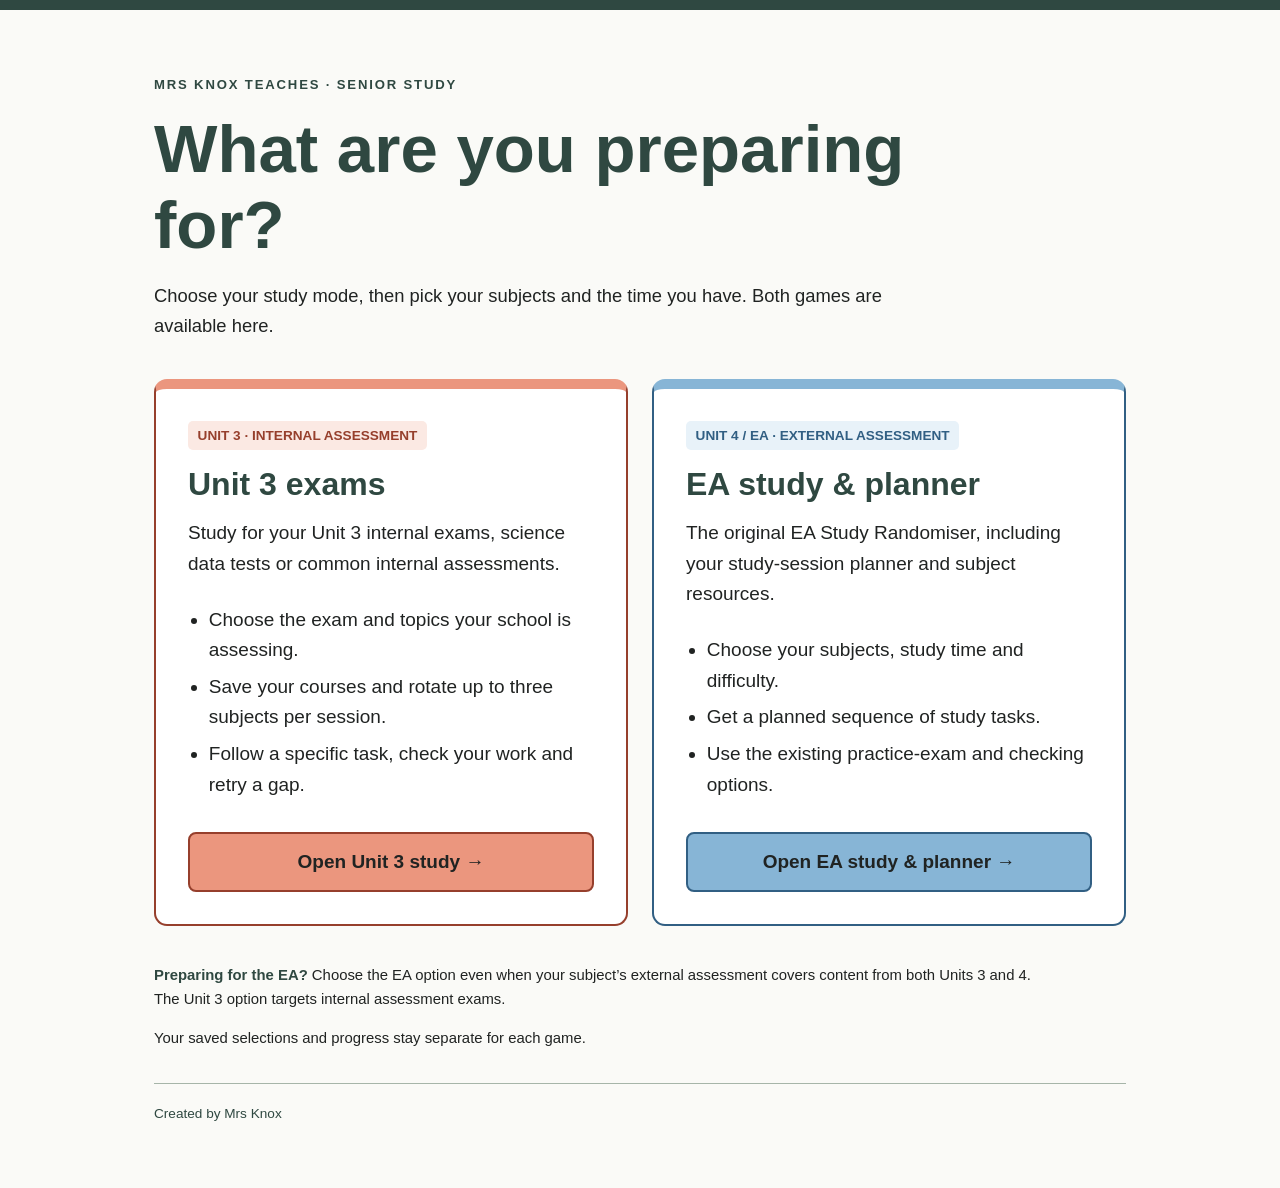
==== commit 0388dde6: "Add Unit 3 and EA mode chooser while preserving original EA planner" ====
--- a/index.html
+++ b/index.html
@@ -1,51 +1,9 @@
 <!doctype html>
-<html lang="en-AU">
-<head>
-<meta charset="utf-8"><meta name="viewport" content="width=device-width,initial-scale=1">
-<title>EA Study Randomiser · Mrs Knox Teaches</title>
-<meta name="description" content="Choose your QCAA subjects once. Get a specific external exam study task with instructions and a checking step.">
-<link rel="icon" type="image/svg+xml" href="data:image/svg+xml,%3Csvg xmlns='http://www.w3.org/2000/svg' viewBox='0 0 32 32'%3E%3Crect width='32' height='32' fill='%232F4841'/%3E%3Ctext x='5' y='23' fill='white' font-size='20' font-family='Arial'%3EEA%3C/text%3E%3C/svg%3E">
-<link rel="stylesheet" href="style.css?v=20261013-brand-accents">
-</head>
-<body>
-<main>
-<header class="page-header"><div class="brand-line"><span>Mrs Knox Teaches</span><span class="cohort">QCAA 2026</span></div><h1>EA Study Randomiser</h1><p>Set up a study session. Get one clear task at a time.</p></header>
-<p id="storage-note" class="notice" hidden>Your browser cannot save this setup. It will work for this visit; keep the page open.</p>
-<section id="setup" aria-labelledby="setup-title" hidden>
-<h2 id="setup-title">Save your courses</h2><p id="setup-progress" role="status" tabindex="-1"></p>
-<p>Move through English, maths and electives one page at a time. You can leave a page unticked if it does not apply. Add the text or topic your school selected where requested.</p>
-<div id="subject-search-controls" hidden><label for="subject-search">Find a subject</label><input id="subject-search" type="search" placeholder="e.g. Legal Studies" autocomplete="off"></div>
-<form id="setup-form"><div id="subject-list"></div><p id="setup-error" role="alert"></p><div class="actions"><button id="setup-back" type="button">Back</button><button id="setup-next" class="primary" type="button">Next</button><button id="setup-save" class="primary" type="submit" hidden>Save courses and set up a session</button><button id="cancel-setup" type="button" hidden>Cancel</button></div></form>
-<p class="small">Applied subjects and the separate Senior External Examination (SEE) pathway are outside this 2026 EA prototype.</p>
-</section>
-<section id="study" hidden>
-<p id="selected-summary" class="small"></p>
-<section id="session-config" aria-labelledby="session-config-title"><h2 id="session-config-title" tabindex="-1">Set up your study session</h2>
-<div class="session-controls"><div><label for="session-duration">How many minutes?</label><input id="session-duration" type="number" min="5" max="180" step="1" value="30" list="duration-options"><datalist id="duration-options"><option value="15"><option value="30"><option value="45"><option value="60"><option value="90"></datalist><p class="small">5–180 minutes, including checking. Allow at least five minutes per subject.</p></div>
-<div><label for="session-mode">Choose your mode</label><select id="session-mode"><option value="easy">Easy — more guidance, smaller response</option><option value="medium" selected>Medium — standard revision task</option><option value="hard">Hard — independent work and justification</option></select></div></div>
-<fieldset id="session-picker"><legend>What are you studying?</legend><p>Choose 1–3 subjects for this study session. Tasks and practice exams will use only these subjects.</p><div id="session-subjects"></div><p id="session-status" role="status"></p></fieldset><p id="session-error" role="alert"></p><button id="generate" class="primary">Start my study session</button></section>
-<section id="session-run" aria-labelledby="session-run-title" hidden><h2 id="session-run-title">Your study session</h2><p id="session-summary"></p><p id="session-progress" role="status"></p><details><summary>See the task blocks</summary><ol id="session-plan"></ol></details><button id="change-session">Change session</button></section><p id="completion" role="status"></p>
-<details id="subject-websites" class="extras"><summary>Study websites for your subjects</summary><label for="website-subject">Choose a subject</label><select id="website-subject"></select><ul id="website-links" class="resource-list"></ul><p class="small">Use the relevant lesson, article or activity alongside your class materials. These sites support selected concepts and skills; they do not replace your QCAA syllabus. Links open in a new tab.</p></details>
-<div id="ready" hidden><p id="ready-message" tabindex="-1" role="status"></p><button id="new-session" class="primary">Set up another session</button></div>
-<article id="task" hidden aria-labelledby="task-title">
-<div class="task-heading"><p class="eyebrow">Your study task</p><p id="task-subject"></p><p id="task-meta"></p><h2 id="task-title" tabindex="-1"></h2><p id="task-method"></p><p id="task-intro" class="task-intro"></p></div>
-<p class="materials"><strong>Have ready</strong><span id="task-materials"></span></p>
-<section class="task-work" aria-labelledby="do-heading"><h3 id="do-heading"><span class="section-number" aria-hidden="true">01</span> Do this</h3><p id="task-pacing" class="small"></p><ul id="task-steps" class="instruction-list"></ul><p id="practice-text" hidden></p></section>
-<section class="task-check-panel" aria-labelledby="check-heading"><h3 id="check-heading"><span class="section-number" aria-hidden="true">02</span> Check your work</h3><ul id="task-check" class="instruction-list"></ul><p id="task-finish"></p></section>
-<details id="help"><summary>I'm stuck</summary><ul id="task-help" class="instruction-list"></ul><p>If the resource is unavailable, use the first relevant page in your notes: read for one minute, close it, and recall the key points. Mark any uncertainty to ask your teacher.</p></details>
-<section class="task-resources" aria-labelledby="resources-title"><h3 id="resources-title">Helpful websites</h3><ul id="resource-links" class="resource-list"></ul><p id="resource-guidance" class="small"> Supplementary websites may use a different syllabus; use your class notes and QCAA materials to check exam requirements. Links open in a new tab and need internet access.</p></section>
-<div class="actions"><button id="done" class="primary">Done — I've checked it</button><button id="timer-toggle">Start timer</button><output id="timer" aria-label="Time remaining"></output></div>
-<details class="extras"><summary>Other options</summary><div class="actions"><button id="shorten">Make this task easier</button><button id="skip">Swap this task</button><button id="print">Print this task</button></div><p><a id="task-source" target="_blank" rel="noopener">QCAA syllabus: exam coverage</a></p></details>
-</article>
-<details class="extras"><summary>Settings and practice exams</summary><div class="actions"><button id="edit-setup">Change my subjects</button><button id="practice-exam">Give me a practice exam session</button></div><p class="small">Your session divides the time you choose into task blocks. Practice exams use the full working time for one paper and are separate from these blocks.</p><div id="exam" hidden></div><details><summary>Clear my progress</summary><p>This clears task history and completed counts in this browser. Your subjects stay selected.</p><button id="reset-progress">Clear progress</button><p id="reset-status" role="status"></p></details></details>
-</section>
-<details id="review"><summary>Content bank and sources — for review</summary>
-<p id="bank-count"></p><p>Original study challenges, matched to verified 2026 EA boundaries. Topic coverage is a revision scaffold, not every syllabus dot point. Most tasks use the student's own course materials for checking.</p>
-<label for="review-subject">Inspect a subject</label><select id="review-subject"></select><div id="review-content"></div>
-<p id="attribution" class="small"></p><p><a id="timetable" target="_blank" rel="noopener">Official 2026 EA text/topic options and timetable</a></p>
-</details>
-<footer><span>Created by Mrs Knox</span><span>EA Study Randomiser</span></footer>
-</main>
-<script src="bank.js?v=20261013-brand-accents"></script><script src="engine.js?v=20261013-brand-accents"></script><script src="app.js?v=20261013-brand-accents"></script>
-</body></html>
-
+<html lang="en-AU"><head><meta charset="utf-8"><meta name="viewport" content="width=device-width,initial-scale=1"><title>Choose your study mode | Mrs Knox Teaches</title><meta name="description" content="Choose Unit 3 internal exam study or the original EA Study Randomiser and session planner.">
+<style>
+:root{--green:#2F4841;--paper:#FAFAF7;--ink:#202322;--sage:#A6B5A9}*{box-sizing:border-box}body{margin:0;background:var(--paper);color:var(--ink);font:19px/1.6 'Work Sans',Arial,sans-serif;border-top:10px solid var(--green)}main{max-width:1100px;margin:auto;padding:clamp(1.2rem,5vw,4rem)}.brand{font-size:.82rem;letter-spacing:.14em;font-weight:800;color:var(--green)}h1,h2{font-family:'Roboto Slab',Arial,sans-serif;line-height:1.13;color:var(--green)}h1{font-size:clamp(2.5rem,7vw,4.2rem);max-width:850px;margin:1rem 0}header>p{max-width:750px;font-size:1.15rem}.modes{display:grid;grid-template-columns:1fr 1fr;gap:1.5rem;margin:2.4rem 0}.mode{display:flex;flex-direction:column;background:white;border:2px solid var(--shade);border-top:10px solid var(--accent);border-radius:13px;padding:clamp(1.2rem,3vw,2rem)}.unit3{--shade:#963F2C;--accent:#EB967E;--tint:#FBE9E3}.ea{--shade:#315F83;--accent:#87B5D6;--tint:#E8F2F9}.badge{align-self:flex-start;background:var(--tint);color:var(--shade);padding:.25rem .6rem;font-size:.85rem;font-weight:800;border-radius:5px}.mode h2{font-size:2rem;margin:1rem 0}.mode p{margin:0 0 1rem}.mode ul{padding-left:1.3rem;margin:.2rem 0 1.6rem}.mode li{margin:.4rem 0}.button{display:block;text-decoration:none;color:var(--ink);font-weight:800;background:var(--accent);border:2px solid var(--shade);border-radius:8px;padding:.8rem 1rem;margin-top:auto;text-align:center}.button:hover{background:var(--tint)}a:focus-visible{outline:3px solid #775600;outline-offset:5px}.note{font-size:.93rem;max-width:900px}.note strong{color:var(--green)}footer{border-top:1px solid var(--sage);padding-top:1.2rem;margin-top:2rem;font-size:.85rem;color:var(--green)}@media(max-width:700px){.modes{grid-template-columns:1fr}body{font-size:18px}.mode h2{font-size:1.8rem}}
+</style></head><body><main><header><div class="brand">MRS KNOX TEACHES · SENIOR STUDY</div><h1>What are you preparing for?</h1><p>Choose your study mode, then pick your subjects and the time you have. Both games are available here.</p></header>
+<section class="modes" aria-label="Choose a study mode">
+<article class="mode unit3"><span class="badge">UNIT 3 · INTERNAL ASSESSMENT</span><h2>Unit 3 exams</h2><p>Study for your Unit 3 internal exams, science data tests or common internal assessments.</p><ul><li>Choose the exam and topics your school is assessing.</li><li>Save your courses and rotate up to three subjects per session.</li><li>Follow a specific task, check your work and retry a gap.</li></ul><a class="button" href="unit3/">Open Unit 3 study →</a></article>
+<article class="mode ea"><span class="badge">UNIT 4 / EA · EXTERNAL ASSESSMENT</span><h2>EA study &amp; planner</h2><p>The original EA Study Randomiser, including your study-session planner and subject resources.</p><ul><li>Choose your subjects, study time and difficulty.</li><li>Get a planned sequence of study tasks.</li><li>Use the existing practice-exam and checking options.</li></ul><a class="button" href="ea.html">Open EA study &amp; planner →</a></article>
+</section><p class="note"><strong>Preparing for the EA?</strong> Choose the EA option even when your subject’s external assessment covers content from both Units 3 and 4. The Unit 3 option targets internal assessment exams.</p><p class="note">Your saved selections and progress stay separate for each game.</p><footer>Created by Mrs Knox</footer></main></body></html>
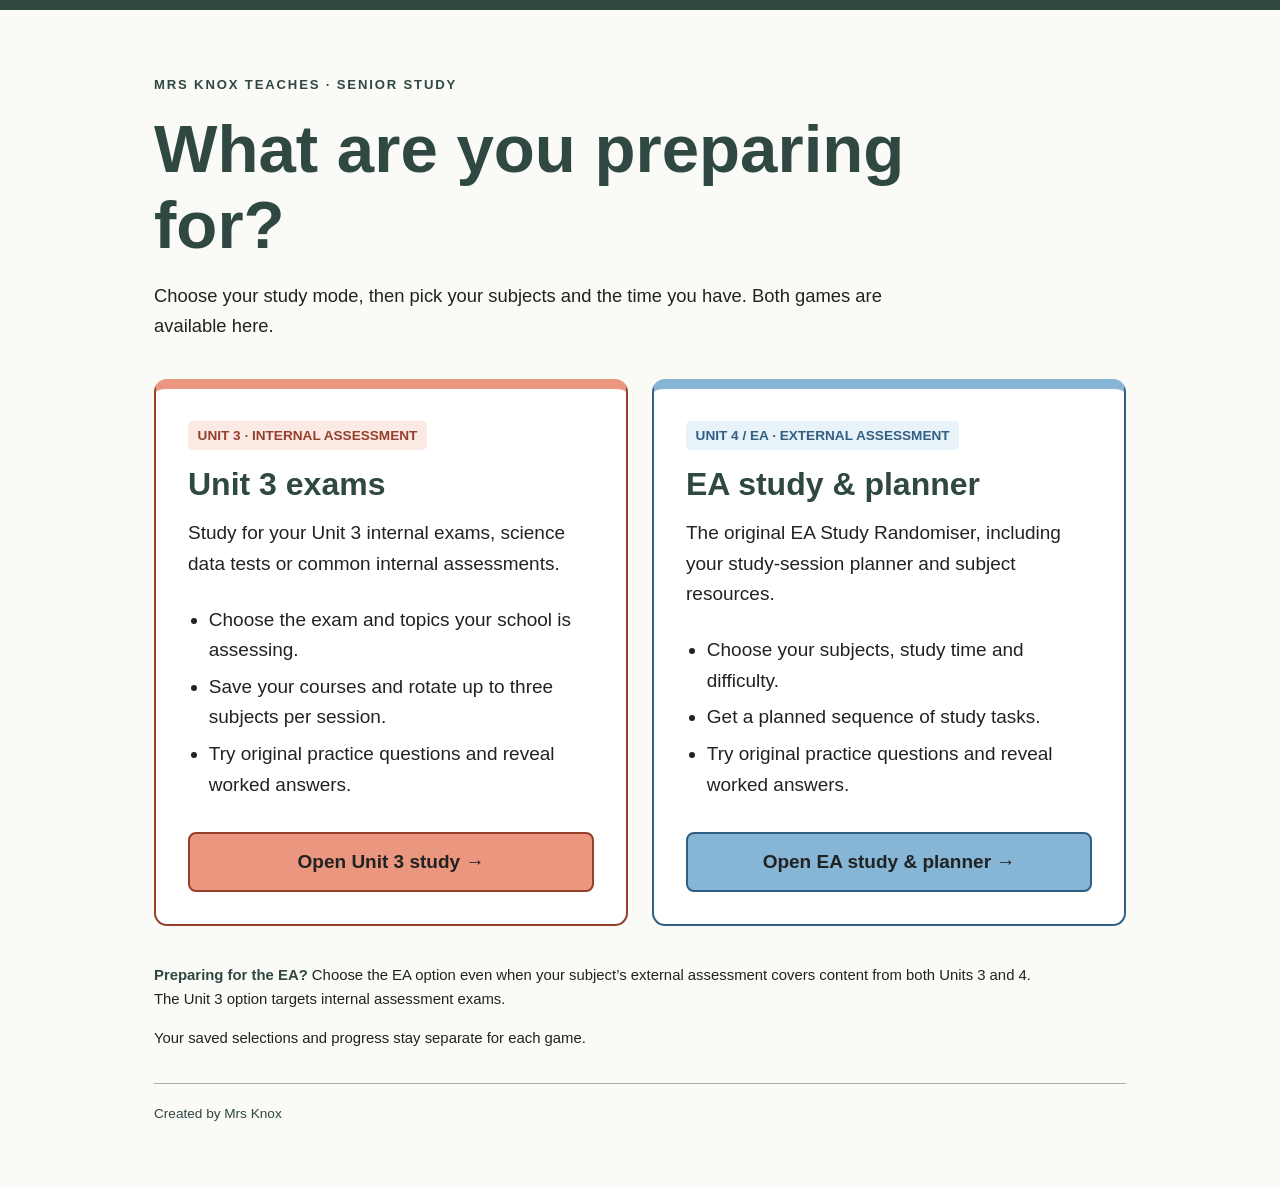
==== commit 591e2b3f: "Add original question practice and revealed answers to Unit 3 and EA planners" ====
--- a/index.html
+++ b/index.html
@@ -4,6 +4,6 @@
 :root{--green:#2F4841;--paper:#FAFAF7;--ink:#202322;--sage:#A6B5A9}*{box-sizing:border-box}body{margin:0;background:var(--paper);color:var(--ink);font:19px/1.6 'Work Sans',Arial,sans-serif;border-top:10px solid var(--green)}main{max-width:1100px;margin:auto;padding:clamp(1.2rem,5vw,4rem)}.brand{font-size:.82rem;letter-spacing:.14em;font-weight:800;color:var(--green)}h1,h2{font-family:'Roboto Slab',Arial,sans-serif;line-height:1.13;color:var(--green)}h1{font-size:clamp(2.5rem,7vw,4.2rem);max-width:850px;margin:1rem 0}header>p{max-width:750px;font-size:1.15rem}.modes{display:grid;grid-template-columns:1fr 1fr;gap:1.5rem;margin:2.4rem 0}.mode{display:flex;flex-direction:column;background:white;border:2px solid var(--shade);border-top:10px solid var(--accent);border-radius:13px;padding:clamp(1.2rem,3vw,2rem)}.unit3{--shade:#963F2C;--accent:#EB967E;--tint:#FBE9E3}.ea{--shade:#315F83;--accent:#87B5D6;--tint:#E8F2F9}.badge{align-self:flex-start;background:var(--tint);color:var(--shade);padding:.25rem .6rem;font-size:.85rem;font-weight:800;border-radius:5px}.mode h2{font-size:2rem;margin:1rem 0}.mode p{margin:0 0 1rem}.mode ul{padding-left:1.3rem;margin:.2rem 0 1.6rem}.mode li{margin:.4rem 0}.button{display:block;text-decoration:none;color:var(--ink);font-weight:800;background:var(--accent);border:2px solid var(--shade);border-radius:8px;padding:.8rem 1rem;margin-top:auto;text-align:center}.button:hover{background:var(--tint)}a:focus-visible{outline:3px solid #775600;outline-offset:5px}.note{font-size:.93rem;max-width:900px}.note strong{color:var(--green)}footer{border-top:1px solid var(--sage);padding-top:1.2rem;margin-top:2rem;font-size:.85rem;color:var(--green)}@media(max-width:700px){.modes{grid-template-columns:1fr}body{font-size:18px}.mode h2{font-size:1.8rem}}
 </style></head><body><main><header><div class="brand">MRS KNOX TEACHES · SENIOR STUDY</div><h1>What are you preparing for?</h1><p>Choose your study mode, then pick your subjects and the time you have. Both games are available here.</p></header>
 <section class="modes" aria-label="Choose a study mode">
-<article class="mode unit3"><span class="badge">UNIT 3 · INTERNAL ASSESSMENT</span><h2>Unit 3 exams</h2><p>Study for your Unit 3 internal exams, science data tests or common internal assessments.</p><ul><li>Choose the exam and topics your school is assessing.</li><li>Save your courses and rotate up to three subjects per session.</li><li>Follow a specific task, check your work and retry a gap.</li></ul><a class="button" href="unit3/">Open Unit 3 study →</a></article>
-<article class="mode ea"><span class="badge">UNIT 4 / EA · EXTERNAL ASSESSMENT</span><h2>EA study &amp; planner</h2><p>The original EA Study Randomiser, including your study-session planner and subject resources.</p><ul><li>Choose your subjects, study time and difficulty.</li><li>Get a planned sequence of study tasks.</li><li>Use the existing practice-exam and checking options.</li></ul><a class="button" href="ea.html">Open EA study &amp; planner →</a></article>
+<article class="mode unit3"><span class="badge">UNIT 3 · INTERNAL ASSESSMENT</span><h2>Unit 3 exams</h2><p>Study for your Unit 3 internal exams, science data tests or common internal assessments.</p><ul><li>Choose the exam and topics your school is assessing.</li><li>Save your courses and rotate up to three subjects per session.</li><li>Try original practice questions and reveal worked answers.</li></ul><a class="button" href="unit3/">Open Unit 3 study →</a></article>
+<article class="mode ea"><span class="badge">UNIT 4 / EA · EXTERNAL ASSESSMENT</span><h2>EA study &amp; planner</h2><p>The original EA Study Randomiser, including your study-session planner and subject resources.</p><ul><li>Choose your subjects, study time and difficulty.</li><li>Get a planned sequence of study tasks.</li><li>Try original practice questions and reveal worked answers.</li></ul><a class="button" href="ea.html">Open EA study &amp; planner →</a></article>
 </section><p class="note"><strong>Preparing for the EA?</strong> Choose the EA option even when your subject’s external assessment covers content from both Units 3 and 4. The Unit 3 option targets internal assessment exams.</p><p class="note">Your saved selections and progress stay separate for each game.</p><footer>Created by Mrs Knox</footer></main></body></html>
